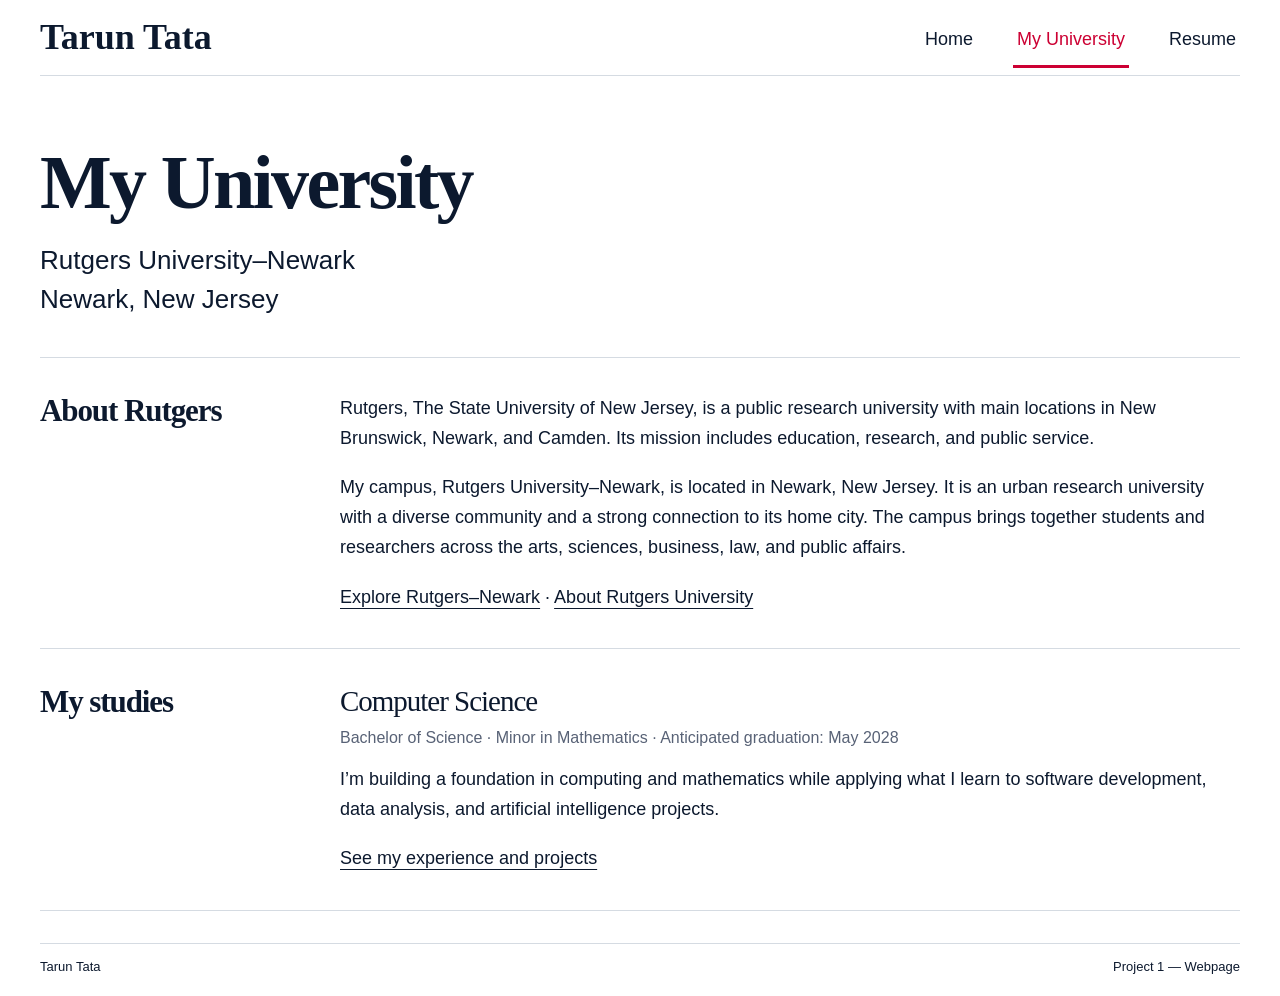
==== myUniversity.html @ 3f46379c "Create personal website with university, resume, and certificates" ====
<!doctype html>
<html lang="en">
<head>
  <meta charset="utf-8">
  <meta name="viewport" content="width=device-width, initial-scale=1">
  <meta name="description" content="Learn about Tarun Tata’s university, Rutgers University–Newark in Newark, New Jersey.">
  <title>My University | Tarun Tata</title>
  <link rel="stylesheet" href="styles.css">
</head>
<body>
  <a class="skip" href="#main">Skip to content</a>
  <header class="site-header wrap">
    <a class="brand" href="index.html">Tarun Tata</a>
    <nav aria-label="Main navigation">
      <a href="index.html">Home</a>
      <a href="myUniversity.html" aria-current="page">My University</a>
      <a href="resume.html">Resume</a>
    </nav>
  </header>
  <main id="main" class="wrap">
    <div class="page-heading">
      <h1>My University</h1>
      <p class="intro">Rutgers University–Newark<br>Newark, New Jersey</p>
    </div>
    <section class="detail-section" aria-labelledby="rutgers">
      <h2 id="rutgers">About Rutgers</h2>
      <div>
        <p>Rutgers, The State University of New Jersey, is a public research university with main locations in New Brunswick, Newark, and Camden. Its mission includes education, research, and public service.</p>
        <p>My campus, Rutgers University–Newark, is located in Newark, New Jersey. It is an urban research university with a diverse community and a strong connection to its home city. The campus brings together students and researchers across the arts, sciences, business, law, and public affairs.</p>
        <p><a href="https://www.newark.rutgers.edu/meet-rutgers-newark">Explore Rutgers–Newark</a> · <a href="https://www.rutgers.edu/about-rutgers">About Rutgers University</a></p>
      </div>
    </section>
    <section class="detail-section" aria-labelledby="studies">
      <h2 id="studies">My studies</h2>
      <div>
        <h3>Computer Science</h3>
        <p class="meta">Bachelor of Science · Minor in Mathematics · Anticipated graduation: May 2028</p>
        <p>I’m building a foundation in computing and mathematics while applying what I learn to software development, data analysis, and artificial intelligence projects.</p>
        <a href="resume.html">See my experience and projects</a>
      </div>
    </section>
  </main>
  <footer class="site-footer wrap"><span>Tarun Tata</span><span>Project 1 — Webpage</span></footer>
</body>
</html>
---- styles.css ----
:root {
  color-scheme: light;
  --ink: #0c192e;
  --muted: #586276;
  --line: #d5dbe2;
  --accent: #cc0033;
}
* { box-sizing: border-box; }
html { background: #fff; }
body { margin: 0; color: var(--ink); font: 18px/1.65 Arial, Helvetica, sans-serif; }
a { color: inherit; text-underline-offset: 5px; }
a:hover { color: var(--accent); }
a:focus-visible { outline: 3px solid var(--accent); outline-offset: 6px; }
.wrap { width: min(1200px, calc(100% - 64px)); margin-inline: auto; }
.skip { position: absolute; left: 16px; top: -100px; background: white; padding: 8px 16px; }
.skip:focus { top: 8px; }
.site-header { display: flex; align-items: center; justify-content: space-between; gap: 24px; min-height: 76px; border-bottom: 1px solid var(--line); }
.brand { font: bold 36px/1.2 'Times New Roman', Georgia, serif; text-decoration: none; }
nav { display: flex; gap: 36px; align-items: center; }
nav a { font-size: 18px; text-decoration: none; padding: 18px 4px 11px; border-bottom: 3px solid transparent; }
nav a[aria-current="page"] { color: var(--accent); border-color: var(--accent); }
h1, h2, h3 { font-family: 'Times New Roman', Georgia, serif; line-height: 1.12; letter-spacing: -.035em; }
h1 { font-size: clamp(48px, 7.5vw, 104px); margin: 0 0 16px; }
h2 { font-size: 56px; margin: 0 0 20px; }
h3 { font-size: 29px; margin: 0; font-weight: normal; }
p { margin: 0 0 20px; }
.hero { padding: 80px 0 60px; border-bottom: 1px solid var(--line); }
.tagline { font-size: clamp(23px, 2.6vw, 36px); line-height: 1.35; letter-spacing: -.035em; margin-bottom: 24px; }
.intro { max-width: 820px; font-size: 26px; line-height: 1.5; }
.actions { display: flex; align-items: center; flex-wrap: wrap; gap: 32px; margin-top: 30px; }
.button { background: var(--accent); color: white; padding: 12px 36px; font-size: 20px; font-weight: 600; text-decoration: none; }
.button:hover { background: #a9002a; color: white; }
.text-link { font-size: 20px; }
.about { padding-top: 38px; }
.facts { list-style: none; padding: 0; margin: 0; counter-reset: facts; }
.facts li { display: grid; grid-template-columns: 60px 440px 1fr; gap: 20px; padding: 23px 0; border-bottom: 1px solid var(--line); align-items: start; counter-increment: facts; }
.facts li::before { content: "0" counter(facts); color: var(--muted); font-size: 16px; padding-top: 5px; }
.facts p { font-size: 18px; line-height: 1.5; margin: 0; }
.site-footer { margin-top: 32px; border-top: 1px solid var(--line); padding: 12px 0 18px; display: flex; justify-content: space-between; gap: 20px; font-size: 13px; }
.page-heading { padding: 64px 0 38px; border-bottom: 1px solid var(--line); }
.page-heading h1 { font-size: clamp(45px, 6vw, 76px); }
.page-heading .intro { margin: 0; }
.detail-section { display: grid; grid-template-columns: 260px 1fr; gap: 40px; padding: 36px 0; border-bottom: 1px solid var(--line); }
.detail-section h2 { font-size: 31px; margin: 0; }
.detail-section p:last-child { margin-bottom: 0; }
.meta { color: var(--muted); font-size: 16px; margin: 7px 0 14px; }
.resume-heading h1 { font-size: 68px; }
.contacts { display: flex; flex-wrap: wrap; gap: 4px 24px; font-size: 16px; margin-top: 18px; }
.citizenship { color: var(--muted); font-size: 16px; margin-top: 10px; }
.entry + .entry { margin-top: 32px; }
.entry h3 { font-size: 25px; letter-spacing: -.025em; }
.entry ul { margin: 12px 0 0; padding-left: 22px; }
.entry li { margin-bottom: 10px; }
.skills { margin: 0; }
.skills dt { font-weight: 700; }
.skills dd { margin: 0 0 14px; }
.skills dd:last-child { margin-bottom: 0; }
.certificates { list-style: none; padding: 0; margin: 0; }
.certificates li + li { margin-top: 22px; }
.certificates strong { display: block; font-size: 20px; }
.certificates span { color: var(--muted); font-size: 16px; }
@media (max-width: 900px) {
  .facts li { grid-template-columns: 40px 260px 1fr; gap: 16px; }
  .facts h3 { font-size: 25px; }
  .detail-section { grid-template-columns: 200px 1fr; gap: 24px; }
}
@media (max-width: 650px) {
  body { font-size: 17px; }
  .wrap { width: calc(100% - 40px); }
  .site-header { align-items: flex-start; flex-direction: column; gap: 4px; padding-top: 20px; }
  .brand { font-size: 29px; }
  nav { width: 100%; gap: 24px; }
  nav a { font-size: 16px; padding: 12px 0 10px; }
  .hero { padding: 42px 0 36px; }
  h1 { font-size: 53px; }
  h2 { font-size: 36px; }
  .intro { font-size: 20px; }
  .actions { gap: 24px; }
  .button { padding: 12px 20px; font-size: 18px; }
  .text-link { font-size: 18px; }
  .about { padding-top: 30px; }
  .facts li { grid-template-columns: 30px 1fr; gap: 8px 14px; padding: 22px 0; }
  .facts p { grid-column: 2; font-size: 17px; }
  .facts li::before { grid-row: 1 / 3; padding-top: 0; }
  .detail-section { grid-template-columns: 1fr; gap: 18px; padding: 28px 0; }
  .detail-section h2 { font-size: 29px; }
  .page-heading { padding: 40px 0 30px; }
  .resume-heading h1 { font-size: 52px; }
  .contacts { gap: 8px 20px; }
  .site-footer { font-size: 12px; }
}
@media print {
  body { color: #000; font-size: 10pt; }
  .wrap { width: 100%; }
  .site-header, .site-footer, .skip { display: none; }
  .page-heading { padding: 0 0 12px; }
  .resume-heading h1 { font-size: 28pt; }
  .detail-section { padding: 16px 0; grid-template-columns: 110px 1fr; gap: 20px; }
  .detail-section h2 { font-size: 16pt; }
  .entry h3 { font-size: 13pt; }
  .entry { break-inside: avoid; }
  a { text-decoration: none; }
}
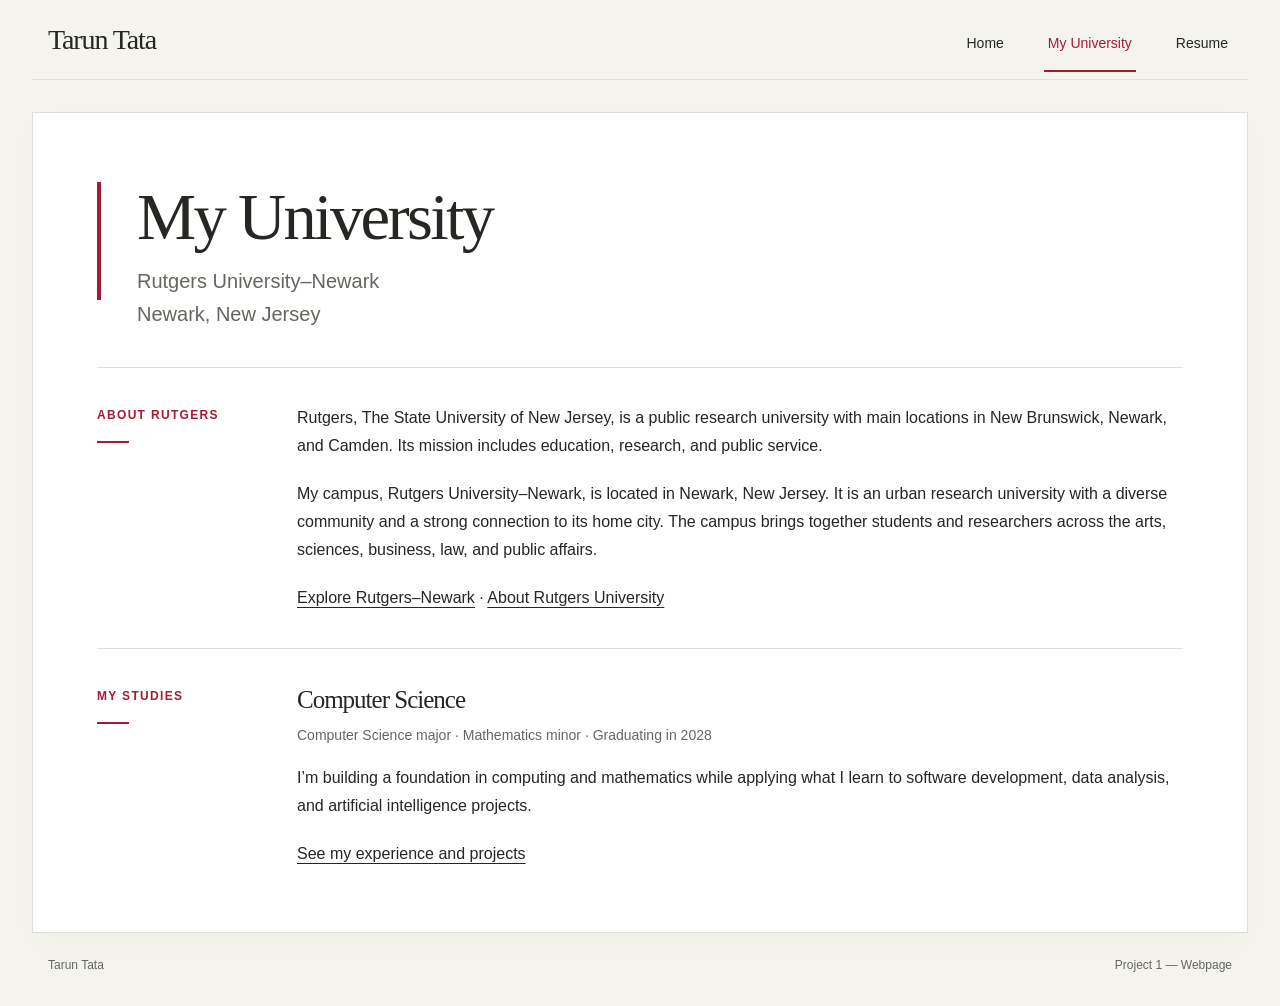
==== commit a82b6c5a: "Clarify major, minor, and 2028 graduation on university page" ====
--- a/myUniversity.html
+++ b/myUniversity.html
@@ -34,7 +34,7 @@
       <h2 id="studies">My studies</h2>
       <div>
         <h3>Computer Science</h3>
-        <p class="meta">Bachelor of Science · Minor in Mathematics · Anticipated graduation: May 2028</p>
+        <p class="meta">Computer Science major · Mathematics minor · Graduating in 2028</p>
         <p>I’m building a foundation in computing and mathematics while applying what I learn to software development, data analysis, and artificial intelligence projects.</p>
         <a href="resume.html">See my experience and projects</a>
       </div>
--- a/styles.css
+++ b/styles.css
@@ -1,103 +1,141 @@
 :root {
   color-scheme: light;
-  --ink: #0c192e;
-  --muted: #586276;
-  --line: #d5dbe2;
-  --accent: #cc0033;
+  --paper: #f5f3ed;
+  --surface: #fff;
+  --ink: #252723;
+  --muted: #64675f;
+  --line: #dedfd8;
+  --accent: #a61b33;
 }
 * { box-sizing: border-box; }
-html { background: #fff; }
-body { margin: 0; color: var(--ink); font: 18px/1.65 Arial, Helvetica, sans-serif; }
-a { color: inherit; text-underline-offset: 5px; }
+html { background: var(--paper); }
+body { margin: 0; color: var(--ink); font: 16px/1.75 -apple-system, BlinkMacSystemFont, 'Segoe UI', Arial, sans-serif; -webkit-font-smoothing: antialiased; }
+a { color: inherit; text-decoration-thickness: 1px; text-underline-offset: 4px; transition: color .16s ease, background-color .16s ease; }
 a:hover { color: var(--accent); }
-a:focus-visible { outline: 3px solid var(--accent); outline-offset: 6px; }
-.wrap { width: min(1200px, calc(100% - 64px)); margin-inline: auto; }
-.skip { position: absolute; left: 16px; top: -100px; background: white; padding: 8px 16px; }
+a:focus-visible { outline: 2px solid var(--accent); outline-offset: 5px; border-radius: 2px; }
+.wrap { width: min(1248px, calc(100% - 64px)); margin-inline: auto; }
+.skip { position: absolute; left: 16px; top: -100px; z-index: 2; background: white; padding: 8px 16px; }
 .skip:focus { top: 8px; }
-.site-header { display: flex; align-items: center; justify-content: space-between; gap: 24px; min-height: 76px; border-bottom: 1px solid var(--line); }
-.brand { font: bold 36px/1.2 'Times New Roman', Georgia, serif; text-decoration: none; }
+.site-header { display: flex; align-items: center; justify-content: space-between; gap: 24px; min-height: 80px; padding-inline: 16px; border-bottom: 1px solid var(--line); }
+.brand { font: 28px/1.2 Georgia, 'Times New Roman', serif; letter-spacing: -.04em; text-decoration: none; }
 nav { display: flex; gap: 36px; align-items: center; }
-nav a { font-size: 18px; text-decoration: none; padding: 18px 4px 11px; border-bottom: 3px solid transparent; }
+nav a { font-size: 14px; font-weight: 500; text-decoration: none; padding: 24px 4px 15px; border-bottom: 2px solid transparent; }
 nav a[aria-current="page"] { color: var(--accent); border-color: var(--accent); }
-h1, h2, h3 { font-family: 'Times New Roman', Georgia, serif; line-height: 1.12; letter-spacing: -.035em; }
-h1 { font-size: clamp(48px, 7.5vw, 104px); margin: 0 0 16px; }
-h2 { font-size: 56px; margin: 0 0 20px; }
-h3 { font-size: 29px; margin: 0; font-weight: normal; }
+main.wrap { background: var(--surface); border: 1px solid var(--line); margin-top: 32px; padding: 64px; box-shadow: 0 12px 40px #25272304; }
+h1, h2, h3 { font-family: Georgia, 'Times New Roman', serif; line-height: 1.2; letter-spacing: -.04em; }
+h1 { font-size: clamp(48px, 6.5vw, 86px); margin: 0 0 20px; font-weight: normal; }
+h2 { font-size: 36px; margin: 0 0 24px; font-weight: normal; }
+h3 { font-size: 25px; margin: 0; font-weight: normal; }
 p { margin: 0 0 20px; }
-.hero { padding: 80px 0 60px; border-bottom: 1px solid var(--line); }
-.tagline { font-size: clamp(23px, 2.6vw, 36px); line-height: 1.35; letter-spacing: -.035em; margin-bottom: 24px; }
-.intro { max-width: 820px; font-size: 26px; line-height: 1.5; }
-.actions { display: flex; align-items: center; flex-wrap: wrap; gap: 32px; margin-top: 30px; }
-.button { background: var(--accent); color: white; padding: 12px 36px; font-size: 20px; font-weight: 600; text-decoration: none; }
-.button:hover { background: #a9002a; color: white; }
-.text-link { font-size: 20px; }
-.about { padding-top: 38px; }
+.hero { position: relative; padding: 0 0 48px 40px; border-bottom: 1px solid var(--line); }
+.hero::before, .page-heading::before { content: ''; position: absolute; left: 0; top: 5px; width: 4px; height: 118px; background: var(--accent); }
+.tagline { color: var(--accent); font-size: 19px; line-height: 1.6; margin-bottom: 20px; }
+.intro { max-width: 740px; color: var(--muted); font-size: 20px; line-height: 1.65; }
+.actions { display: flex; align-items: center; flex-wrap: wrap; gap: 28px; margin-top: 28px; }
+.button { background: var(--accent); color: white; padding: 12px 26px; border: 1px solid var(--accent); border-radius: 3px; font-size: 14px; font-weight: 600; text-decoration: none; }
+.button:hover { background: #83132a; border-color: #83132a; color: white; }
+.text-link { font-size: 14px; font-weight: 500; }
+.about { padding-top: 36px; }
 .facts { list-style: none; padding: 0; margin: 0; counter-reset: facts; }
-.facts li { display: grid; grid-template-columns: 60px 440px 1fr; gap: 20px; padding: 23px 0; border-bottom: 1px solid var(--line); align-items: start; counter-increment: facts; }
-.facts li::before { content: "0" counter(facts); color: var(--muted); font-size: 16px; padding-top: 5px; }
-.facts p { font-size: 18px; line-height: 1.5; margin: 0; }
-.site-footer { margin-top: 32px; border-top: 1px solid var(--line); padding: 12px 0 18px; display: flex; justify-content: space-between; gap: 20px; font-size: 13px; }
-.page-heading { padding: 64px 0 38px; border-bottom: 1px solid var(--line); }
-.page-heading h1 { font-size: clamp(45px, 6vw, 76px); }
+.facts li { display: grid; grid-template-columns: 40px 260px minmax(0, 1fr); gap: 20px; padding: 25px 0; border-top: 1px solid var(--line); align-items: start; counter-increment: facts; }
+.facts li::before { content: '0' counter(facts); color: var(--accent); font-size: 12px; font-weight: 600; letter-spacing: .06em; padding-top: 5px; }
+.facts h3 { font-size: 23px; }
+.facts p { font-size: 15px; line-height: 1.75; margin: 0; }
+.site-footer { padding: 22px 16px 30px; display: flex; justify-content: space-between; gap: 20px; color: var(--muted); font-size: 12px; }
+.page-heading { position: relative; padding: 0 0 36px 40px; border-bottom: 1px solid var(--line); }
+.page-heading h1 { font-size: clamp(44px, 5.2vw, 72px); margin-bottom: 8px; }
 .page-heading .intro { margin: 0; }
-.detail-section { display: grid; grid-template-columns: 260px 1fr; gap: 40px; padding: 36px 0; border-bottom: 1px solid var(--line); }
-.detail-section h2 { font-size: 31px; margin: 0; }
+.detail-section { display: grid; grid-template-columns: 160px minmax(0, 1fr); gap: 40px; padding: 36px 0; border-bottom: 1px solid var(--line); }
+.detail-section:last-child { border-bottom: 0; padding-bottom: 0; }
+.detail-section h2 { color: var(--accent); font: 600 12px/1.6 -apple-system, BlinkMacSystemFont, 'Segoe UI', Arial, sans-serif; letter-spacing: .11em; text-transform: uppercase; margin: 2px 0 0; }
+.detail-section h2::after { content: ''; display: block; width: 32px; height: 2px; background: var(--accent); margin-top: 16px; }
 .detail-section p:last-child { margin-bottom: 0; }
-.meta { color: var(--muted); font-size: 16px; margin: 7px 0 14px; }
-.resume-heading h1 { font-size: 68px; }
-.contacts { display: flex; flex-wrap: wrap; gap: 4px 24px; font-size: 16px; margin-top: 18px; }
-.citizenship { color: var(--muted); font-size: 16px; margin-top: 10px; }
-.entry + .entry { margin-top: 32px; }
-.entry h3 { font-size: 25px; letter-spacing: -.025em; }
-.entry ul { margin: 12px 0 0; padding-left: 22px; }
-.entry li { margin-bottom: 10px; }
+.meta { color: var(--muted); font-size: 14px; line-height: 1.7; margin: 9px 0 16px; }
+.resume-heading h1 { font-size: clamp(48px, 5.5vw, 76px); }
+.resume-heading .intro { font: 30px/1.3 Georgia, 'Times New Roman', serif; color: var(--muted); }
+.contacts { display: inline-flex; flex-wrap: wrap; gap: 8px 24px; font-size: 14px; margin: 20px 24px 0 0; }
+.contacts a { color: var(--accent); }
+.contacts a:hover { color: var(--ink); }
+.citizenship { display: inline-block; color: var(--muted); font-size: 13px; margin: 0; }
+.entry + .entry { margin-top: 28px; padding-top: 28px; border-top: 1px solid var(--line); }
+.entry h3 { font-size: 24px; letter-spacing: -.025em; }
+.entry h3 a { text-decoration-color: #bfc1b6; }
+.entry h3 + p:not(.meta) { margin-top: 12px; }
+.entry ul { margin: 12px 0 0; padding-left: 21px; }
+.entry li { margin-bottom: 10px; padding-left: 4px; }
+.entry li:last-child { margin-bottom: 0; }
+.entry li::marker { color: var(--accent); }
 .skills { margin: 0; }
-.skills dt { font-weight: 700; }
-.skills dd { margin: 0 0 14px; }
+.skills dt { color: var(--muted); font-size: 11px; letter-spacing: .08em; text-transform: uppercase; font-weight: 600; }
+.skills dd { margin: 3px 0 18px; }
 .skills dd:last-child { margin-bottom: 0; }
 .certificates { list-style: none; padding: 0; margin: 0; }
-.certificates li + li { margin-top: 22px; }
-.certificates strong { display: block; font-size: 20px; }
-.certificates span { color: var(--muted); font-size: 16px; }
-@media (max-width: 900px) {
-  .facts li { grid-template-columns: 40px 260px 1fr; gap: 16px; }
-  .facts h3 { font-size: 25px; }
-  .detail-section { grid-template-columns: 200px 1fr; gap: 24px; }
+.certificates li { border-left: 2px solid var(--accent); padding-left: 20px; }
+.certificates li + li { margin-top: 24px; }
+.certificates strong { display: block; font-size: 16px; font-weight: 600; line-height: 1.6; }
+.certificates span { color: var(--muted); font-size: 13px; }
+@media (max-width: 1000px) {
+  main.wrap { padding: 42px; }
+  .facts li { grid-template-columns: 28px 210px minmax(0, 1fr); gap: 16px; }
+  .detail-section { grid-template-columns: 130px minmax(0, 1fr); gap: 28px; }
+  .entry h3 { font-size: 22px; }
 }
-@media (max-width: 650px) {
-  body { font-size: 17px; }
-  .wrap { width: calc(100% - 40px); }
-  .site-header { align-items: flex-start; flex-direction: column; gap: 4px; padding-top: 20px; }
-  .brand { font-size: 29px; }
-  nav { width: 100%; gap: 24px; }
-  nav a { font-size: 16px; padding: 12px 0 10px; }
-  .hero { padding: 42px 0 36px; }
-  h1 { font-size: 53px; }
-  h2 { font-size: 36px; }
-  .intro { font-size: 20px; }
-  .actions { gap: 24px; }
-  .button { padding: 12px 20px; font-size: 18px; }
-  .text-link { font-size: 18px; }
-  .about { padding-top: 30px; }
-  .facts li { grid-template-columns: 30px 1fr; gap: 8px 14px; padding: 22px 0; }
-  .facts p { grid-column: 2; font-size: 17px; }
-  .facts li::before { grid-row: 1 / 3; padding-top: 0; }
-  .detail-section { grid-template-columns: 1fr; gap: 18px; padding: 28px 0; }
-  .detail-section h2 { font-size: 29px; }
-  .page-heading { padding: 40px 0 30px; }
-  .resume-heading h1 { font-size: 52px; }
-  .contacts { gap: 8px 20px; }
-  .site-footer { font-size: 12px; }
+@media (max-width: 700px) {
+  .wrap { width: calc(100% - 28px); }
+  .site-header { min-height: 0; padding: 24px 10px 0; align-items: flex-start; flex-direction: column; gap: 12px; }
+  .brand { font-size: 26px; }
+  nav { width: 100%; gap: 26px; }
+  nav a { padding: 8px 0 14px; font-size: 13px; }
+  main.wrap { margin-top: 20px; padding: 30px 24px; }
+  h1 { font-size: clamp(40px, 9vw, 58px); }
+  h2 { font-size: 29px; }
+  .hero { padding: 0 0 30px 20px; }
+  .hero::before, .page-heading::before { width: 3px; height: 88px; top: 3px; }
+  .tagline { font-size: 16px; margin-bottom: 16px; }
+  .intro { font-size: 17px; }
+  .actions { gap: 20px; margin-top: 24px; }
+  .button { padding: 11px 18px; font-size: 13px; }
+  .text-link { font-size: 13px; }
+  .about { padding-top: 28px; }
+  .facts li { grid-template-columns: 24px minmax(0, 1fr); gap: 8px 12px; padding: 22px 0; }
+  .facts li::before { grid-row: 1 / 3; padding-top: 2px; }
+  .facts h3 { font-size: 21px; }
+  .facts p { grid-column: 2; font-size: 14px; }
+  .detail-section { grid-template-columns: minmax(0, 1fr); gap: 22px; padding: 28px 0; }
+  .detail-section h2::after { margin-top: 9px; width: 24px; }
+  .page-heading { padding: 0 0 28px 20px; }
+  .page-heading h1 { font-size: clamp(35px, 8.5vw, 52px); }
+  .resume-heading h1 { font-size: 48px; }
+  .resume-heading .intro { font-size: 24px; }
+  .contacts { display: flex; gap: 8px 18px; margin: 20px 0 10px; font-size: 12px; }
+  .citizenship { font-size: 12px; }
+  .entry h3 { font-size: 21px; }
+  .entry, .detail-section > div { font-size: 15px; }
+  .meta { font-size: 12px; }
+  .entry + .entry { margin-top: 24px; padding-top: 24px; }
+  .skills dd { font-size: 15px; }
+  .certificates strong { font-size: 15px; }
+  .site-footer { padding: 20px 10px 24px; font-size: 10px; }
+}
+@media (prefers-reduced-motion: reduce) {
+  a { transition: none; }
 }
 @media print {
+  html { background: white; }
   body { color: #000; font-size: 10pt; }
   .wrap { width: 100%; }
+  main.wrap { margin: 0; padding: 0; border: 0; box-shadow: none; }
   .site-header, .site-footer, .skip { display: none; }
   .page-heading { padding: 0 0 12px; }
+  .page-heading::before { display: none; }
   .resume-heading h1 { font-size: 28pt; }
-  .detail-section { padding: 16px 0; grid-template-columns: 110px 1fr; gap: 20px; }
-  .detail-section h2 { font-size: 16pt; }
+  .resume-heading .intro { font-size: 16pt; }
+  .contacts { font-size: 9pt; margin-top: 10px; }
+  .detail-section { padding: 16px 0; grid-template-columns: 110px minmax(0, 1fr); gap: 20px; }
+  .detail-section h2 { font-size: 9pt; }
   .entry h3 { font-size: 13pt; }
   .entry { break-inside: avoid; }
+  .entry + .entry { margin-top: 16px; padding-top: 16px; }
+  .meta { font-size: 9pt; }
   a { text-decoration: none; }
 }
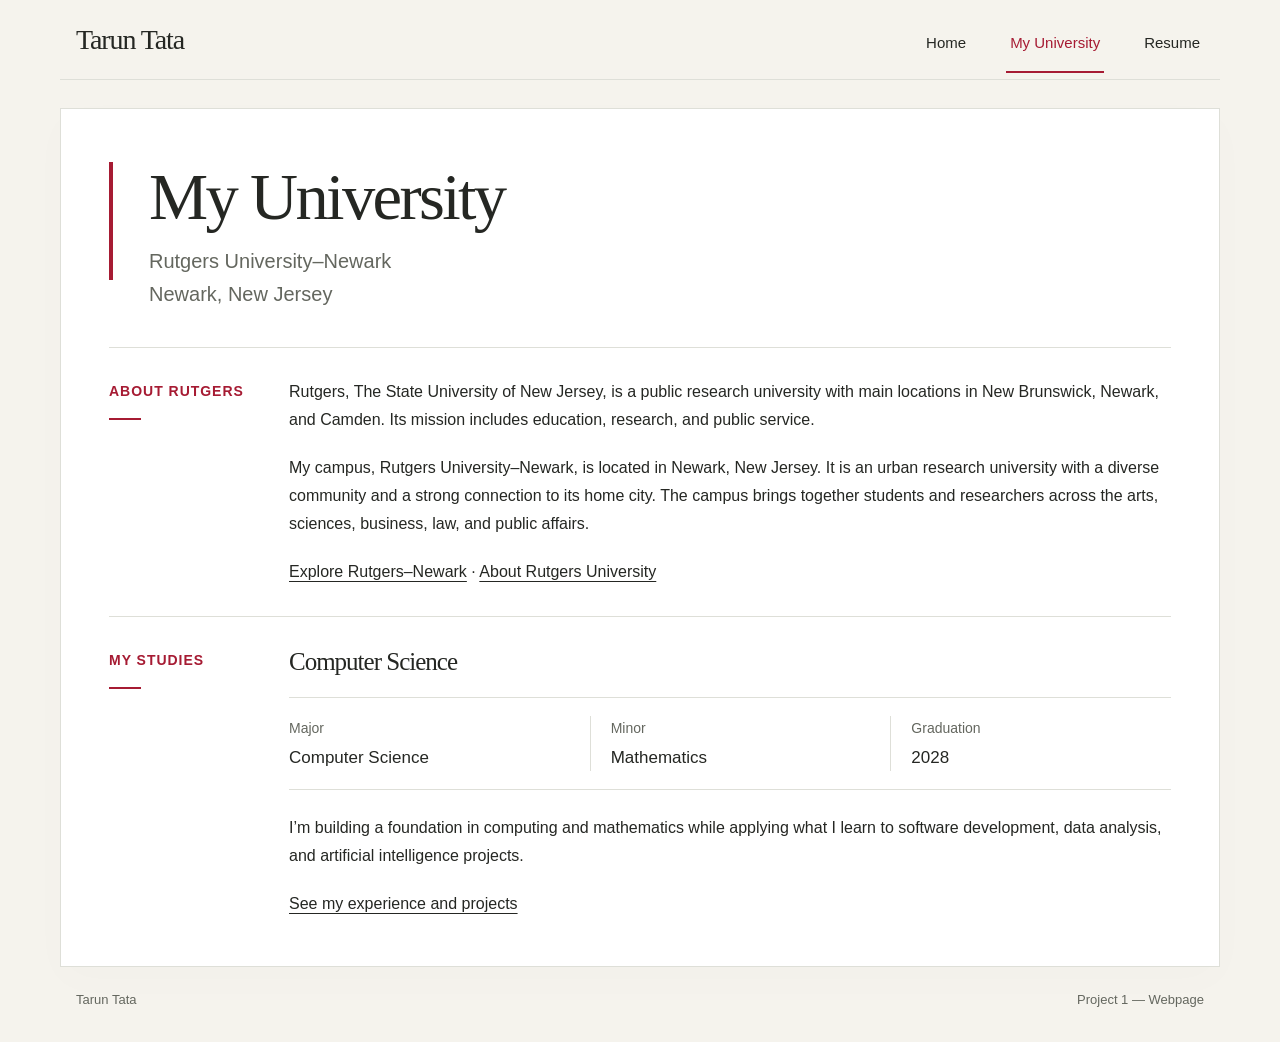
==== commit 54ef5ccf: "Polish typography and study details while preserving assignment content" ====
--- a/myUniversity.html
+++ b/myUniversity.html
@@ -34,7 +34,20 @@
       <h2 id="studies">My studies</h2>
       <div>
         <h3>Computer Science</h3>
-        <p class="meta">Computer Science major · Mathematics minor · Graduating in 2028</p>
+        <dl class="study-details">
+          <div>
+            <dt>Major</dt>
+            <dd>Computer Science</dd>
+          </div>
+          <div>
+            <dt>Minor</dt>
+            <dd>Mathematics</dd>
+          </div>
+          <div>
+            <dt>Graduation</dt>
+            <dd>2028</dd>
+          </div>
+        </dl>
         <p>I’m building a foundation in computing and mathematics while applying what I learn to software development, data analysis, and artificial intelligence projects.</p>
         <a href="resume.html">See my experience and projects</a>
       </div>
--- a/styles.css
+++ b/styles.css
@@ -13,21 +13,22 @@
 a { color: inherit; text-decoration-thickness: 1px; text-underline-offset: 4px; transition: color .16s ease, background-color .16s ease; }
 a:hover { color: var(--accent); }
 a:focus-visible { outline: 2px solid var(--accent); outline-offset: 5px; border-radius: 2px; }
-.wrap { width: min(1248px, calc(100% - 64px)); margin-inline: auto; }
+.wrap { width: min(1160px, calc(100% - 64px)); margin-inline: auto; }
 .skip { position: absolute; left: 16px; top: -100px; z-index: 2; background: white; padding: 8px 16px; }
 .skip:focus { top: 8px; }
 .site-header { display: flex; align-items: center; justify-content: space-between; gap: 24px; min-height: 80px; padding-inline: 16px; border-bottom: 1px solid var(--line); }
 .brand { font: 28px/1.2 Georgia, 'Times New Roman', serif; letter-spacing: -.04em; text-decoration: none; }
 nav { display: flex; gap: 36px; align-items: center; }
-nav a { font-size: 14px; font-weight: 500; text-decoration: none; padding: 24px 4px 15px; border-bottom: 2px solid transparent; }
+nav a { font-size: 15px; font-weight: 500; text-decoration: none; padding: 24px 4px 15px; border-bottom: 2px solid transparent; }
 nav a[aria-current="page"] { color: var(--accent); border-color: var(--accent); }
-main.wrap { background: var(--surface); border: 1px solid var(--line); margin-top: 32px; padding: 64px; box-shadow: 0 12px 40px #25272304; }
+main.wrap { background: var(--surface); border: 1px solid var(--line); margin-top: 28px; padding: 48px; box-shadow: 0 12px 40px #25272304; }
+.resume-page main.wrap { width: min(1040px, calc(100% - 64px)); padding-top: 36px; }
 h1, h2, h3 { font-family: Georgia, 'Times New Roman', serif; line-height: 1.2; letter-spacing: -.04em; }
-h1 { font-size: clamp(48px, 6.5vw, 86px); margin: 0 0 20px; font-weight: normal; }
-h2 { font-size: 36px; margin: 0 0 24px; font-weight: normal; }
+h1 { font-size: clamp(48px, 6.5vw, 78px); margin: 0 0 18px; font-weight: normal; }
+h2 { font-size: 34px; margin: 0 0 24px; font-weight: normal; }
 h3 { font-size: 25px; margin: 0; font-weight: normal; }
 p { margin: 0 0 20px; }
-.hero { position: relative; padding: 0 0 48px 40px; border-bottom: 1px solid var(--line); }
+.hero { position: relative; padding: 0 0 36px 32px; border-bottom: 1px solid var(--line); }
 .hero::before, .page-heading::before { content: ''; position: absolute; left: 0; top: 5px; width: 4px; height: 118px; background: var(--accent); }
 .tagline { color: var(--accent); font-size: 19px; line-height: 1.6; margin-bottom: 20px; }
 .intro { max-width: 740px; color: var(--muted); font-size: 20px; line-height: 1.65; }
@@ -37,28 +38,31 @@
 .text-link { font-size: 14px; font-weight: 500; }
 .about { padding-top: 36px; }
 .facts { list-style: none; padding: 0; margin: 0; counter-reset: facts; }
-.facts li { display: grid; grid-template-columns: 40px 260px minmax(0, 1fr); gap: 20px; padding: 25px 0; border-top: 1px solid var(--line); align-items: start; counter-increment: facts; }
-.facts li::before { content: '0' counter(facts); color: var(--accent); font-size: 12px; font-weight: 600; letter-spacing: .06em; padding-top: 5px; }
+.facts li { display: grid; grid-template-columns: 36px 220px minmax(0, 1fr); gap: 20px; padding: 25px 0; border-top: 1px solid var(--line); align-items: start; counter-increment: facts; }
+.facts li::before { content: '0' counter(facts); color: var(--accent); font-size: 14px; font-weight: 600; letter-spacing: .06em; padding-top: 5px; }
 .facts h3 { font-size: 23px; }
-.facts p { font-size: 15px; line-height: 1.75; margin: 0; }
-.site-footer { padding: 22px 16px 30px; display: flex; justify-content: space-between; gap: 20px; color: var(--muted); font-size: 12px; }
+.facts p { font-size: 16px; line-height: 1.75; margin: 0; }
+.site-footer { padding: 22px 16px 30px; display: flex; justify-content: space-between; gap: 20px; color: var(--muted); font-size: 13px; }
 .page-heading { position: relative; padding: 0 0 36px 40px; border-bottom: 1px solid var(--line); }
 .page-heading h1 { font-size: clamp(44px, 5.2vw, 72px); margin-bottom: 8px; }
 .page-heading .intro { margin: 0; }
-.detail-section { display: grid; grid-template-columns: 160px minmax(0, 1fr); gap: 40px; padding: 36px 0; border-bottom: 1px solid var(--line); }
+.detail-section { display: grid; grid-template-columns: 148px minmax(0, 1fr); gap: 32px; padding: 30px 0; border-bottom: 1px solid var(--line); }
 .detail-section:last-child { border-bottom: 0; padding-bottom: 0; }
-.detail-section h2 { color: var(--accent); font: 600 12px/1.6 -apple-system, BlinkMacSystemFont, 'Segoe UI', Arial, sans-serif; letter-spacing: .11em; text-transform: uppercase; margin: 2px 0 0; }
+.detail-section h2 { color: var(--accent); font: 600 14px/1.6 -apple-system, BlinkMacSystemFont, 'Segoe UI', Arial, sans-serif; letter-spacing: .07em; text-transform: uppercase; margin: 2px 0 0; }
 .detail-section h2::after { content: ''; display: block; width: 32px; height: 2px; background: var(--accent); margin-top: 16px; }
 .detail-section p:last-child { margin-bottom: 0; }
-.meta { color: var(--muted); font-size: 14px; line-height: 1.7; margin: 9px 0 16px; }
-.resume-heading h1 { font-size: clamp(48px, 5.5vw, 76px); }
-.resume-heading .intro { font: 30px/1.3 Georgia, 'Times New Roman', serif; color: var(--muted); }
-.contacts { display: inline-flex; flex-wrap: wrap; gap: 8px 24px; font-size: 14px; margin: 20px 24px 0 0; }
+.meta { color: var(--muted); font-size: 15px; line-height: 1.7; margin: 9px 0 16px; }
+.resume-heading { padding-bottom: 24px; padding-left: 28px; }
+.resume-heading::before { height: 92px; }
+.resume-heading h1 { font-size: clamp(44px, 5vw, 58px); margin-bottom: 4px; }
+.resume-heading .intro { font: 25px/1.3 Georgia, 'Times New Roman', serif; color: var(--muted); }
+.resume-page .detail-section > div, .resume-page .skills, .resume-page .certificates { max-width: 72ch; }
+.contacts { display: inline-flex; flex-wrap: wrap; gap: 8px 22px; font-size: 15px; margin: 14px 22px 0 0; }
 .contacts a { color: var(--accent); }
 .contacts a:hover { color: var(--ink); }
 .citizenship { display: inline-block; color: var(--muted); font-size: 13px; margin: 0; }
 .entry + .entry { margin-top: 28px; padding-top: 28px; border-top: 1px solid var(--line); }
-.entry h3 { font-size: 24px; letter-spacing: -.025em; }
+.entry h3 { font-size: 23px; letter-spacing: -.025em; }
 .entry h3 a { text-decoration-color: #bfc1b6; }
 .entry h3 + p:not(.meta) { margin-top: 12px; }
 .entry ul { margin: 12px 0 0; padding-left: 21px; }
@@ -66,14 +70,18 @@
 .entry li:last-child { margin-bottom: 0; }
 .entry li::marker { color: var(--accent); }
 .skills { margin: 0; }
-.skills dt { color: var(--muted); font-size: 11px; letter-spacing: .08em; text-transform: uppercase; font-weight: 600; }
+.skills dt { color: var(--muted); font-size: 13px; letter-spacing: .06em; text-transform: uppercase; font-weight: 600; }
 .skills dd { margin: 3px 0 18px; }
 .skills dd:last-child { margin-bottom: 0; }
 .certificates { list-style: none; padding: 0; margin: 0; }
 .certificates li { border-left: 2px solid var(--accent); padding-left: 20px; }
 .certificates li + li { margin-top: 24px; }
 .certificates strong { display: block; font-size: 16px; font-weight: 600; line-height: 1.6; }
-.certificates span { color: var(--muted); font-size: 13px; }
+.certificates span { color: var(--muted); font-size: 14px; }
+.study-details { display: grid; grid-template-columns: repeat(3, minmax(0, 1fr)); gap: 20px; margin: 20px 0 24px; padding: 18px 0; border-block: 1px solid var(--line); }
+.study-details > div + div { border-left: 1px solid var(--line); padding-left: 20px; }
+.study-details dt { color: var(--muted); font-size: 14px; }
+.study-details dd { margin: 5px 0 0; font-size: 17px; font-weight: 500; line-height: 1.5; }
 @media (max-width: 1000px) {
   main.wrap { padding: 42px; }
   .facts li { grid-template-columns: 28px 210px minmax(0, 1fr); gap: 16px; }
@@ -81,12 +89,12 @@
   .entry h3 { font-size: 22px; }
 }
 @media (max-width: 700px) {
-  .wrap { width: calc(100% - 28px); }
+  .wrap, .resume-page main.wrap { width: calc(100% - 24px); }
   .site-header { min-height: 0; padding: 24px 10px 0; align-items: flex-start; flex-direction: column; gap: 12px; }
   .brand { font-size: 26px; }
   nav { width: 100%; gap: 26px; }
-  nav a { padding: 8px 0 14px; font-size: 13px; }
-  main.wrap { margin-top: 20px; padding: 30px 24px; }
+  nav a { padding: 8px 0 14px; font-size: 15px; }
+  main.wrap, .resume-page main.wrap { margin-top: 20px; padding: 28px 20px; }
   h1 { font-size: clamp(40px, 9vw, 58px); }
   h2 { font-size: 29px; }
   .hero { padding: 0 0 30px 20px; }
@@ -100,22 +108,27 @@
   .facts li { grid-template-columns: 24px minmax(0, 1fr); gap: 8px 12px; padding: 22px 0; }
   .facts li::before { grid-row: 1 / 3; padding-top: 2px; }
   .facts h3 { font-size: 21px; }
-  .facts p { grid-column: 2; font-size: 14px; }
+  .facts p { grid-column: 2; font-size: 16px; }
   .detail-section { grid-template-columns: minmax(0, 1fr); gap: 22px; padding: 28px 0; }
   .detail-section h2::after { margin-top: 9px; width: 24px; }
   .page-heading { padding: 0 0 28px 20px; }
   .page-heading h1 { font-size: clamp(35px, 8.5vw, 52px); }
-  .resume-heading h1 { font-size: 48px; }
+  .resume-heading h1 { font-size: 44px; }
   .resume-heading .intro { font-size: 24px; }
-  .contacts { display: flex; gap: 8px 18px; margin: 20px 0 10px; font-size: 12px; }
-  .citizenship { font-size: 12px; }
+  .contacts { display: flex; gap: 0 18px; margin: 14px 0 8px; font-size: 14px; }
+  .contacts a { display: inline-flex; align-items: center; min-height: 44px; }
+  .citizenship { font-size: 14px; }
   .entry h3 { font-size: 21px; }
-  .entry, .detail-section > div { font-size: 15px; }
-  .meta { font-size: 12px; }
+  .entry, .detail-section > div { font-size: 16px; }
+  .meta { font-size: 14px; }
   .entry + .entry { margin-top: 24px; padding-top: 24px; }
-  .skills dd { font-size: 15px; }
-  .certificates strong { font-size: 15px; }
-  .site-footer { padding: 20px 10px 24px; font-size: 10px; }
+  .skills dd { font-size: 16px; }
+  .certificates strong { font-size: 16px; }
+  .site-footer { padding: 20px 10px 24px; font-size: 12px; }
+  .study-details { grid-template-columns: minmax(0, 1fr); gap: 0; padding: 0; }
+  .study-details > div { display: grid; grid-template-columns: 95px minmax(0, 1fr); gap: 12px; padding: 14px 0; }
+  .study-details > div + div { border-left: 0; border-top: 1px solid var(--line); padding-left: 0; }
+  .study-details dd { margin: 0; font-size: 16px; }
 }
 @media (prefers-reduced-motion: reduce) {
   a { transition: none; }
@@ -124,7 +137,7 @@
   html { background: white; }
   body { color: #000; font-size: 10pt; }
   .wrap { width: 100%; }
-  main.wrap { margin: 0; padding: 0; border: 0; box-shadow: none; }
+  main.wrap, .resume-page main.wrap { width: 100%; margin: 0; padding: 0; border: 0; box-shadow: none; }
   .site-header, .site-footer, .skip { display: none; }
   .page-heading { padding: 0 0 12px; }
   .page-heading::before { display: none; }
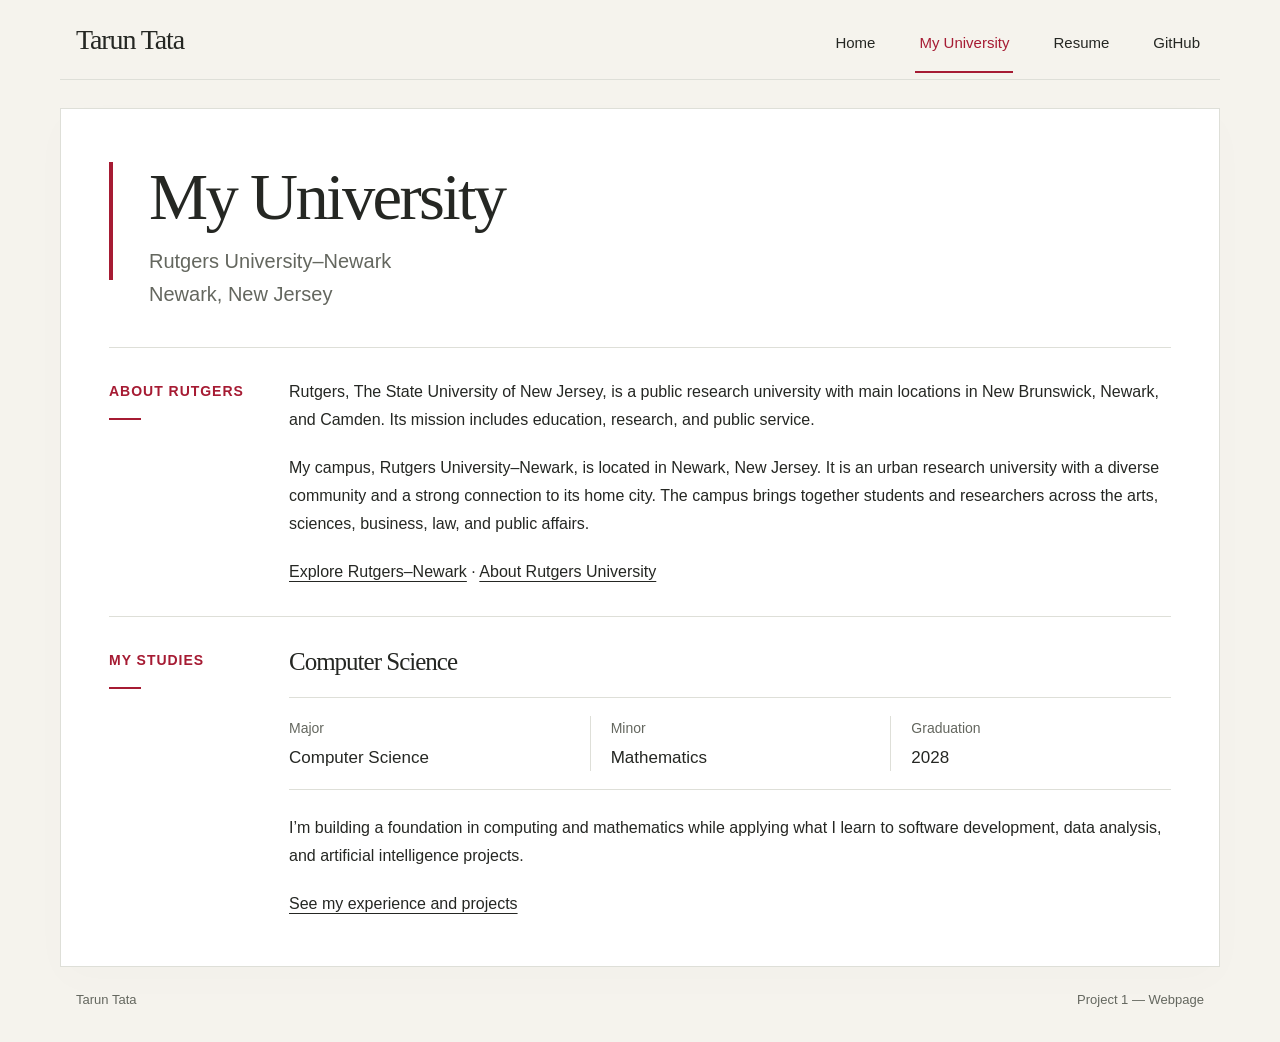
==== commit 3920c9b6: "Add GitHub profile section and personal interests" ====
--- a/myUniversity.html
+++ b/myUniversity.html
@@ -5,7 +5,7 @@
   <meta name="viewport" content="width=device-width, initial-scale=1">
   <meta name="description" content="Learn about Tarun Tata’s university, Rutgers University–Newark in Newark, New Jersey.">
   <title>My University | Tarun Tata</title>
-  <link rel="stylesheet" href="styles.css">
+  <link rel="stylesheet" href="styles.css?v=20261102">
 </head>
 <body>
   <a class="skip" href="#main">Skip to content</a>
@@ -15,6 +15,7 @@
       <a href="index.html">Home</a>
       <a href="myUniversity.html" aria-current="page">My University</a>
       <a href="resume.html">Resume</a>
+      <a href="https://github.com/TarunT27">GitHub</a>
     </nav>
   </header>
   <main id="main" class="wrap">
--- a/styles.css
+++ b/styles.css
@@ -18,7 +18,7 @@
 .skip:focus { top: 8px; }
 .site-header { display: flex; align-items: center; justify-content: space-between; gap: 24px; min-height: 80px; padding-inline: 16px; border-bottom: 1px solid var(--line); }
 .brand { font: 28px/1.2 Georgia, 'Times New Roman', serif; letter-spacing: -.04em; text-decoration: none; }
-nav { display: flex; gap: 36px; align-items: center; }
+nav { display: flex; flex-wrap: wrap; gap: 0 36px; align-items: center; }
 nav a { font-size: 15px; font-weight: 500; text-decoration: none; padding: 24px 4px 15px; border-bottom: 2px solid transparent; }
 nav a[aria-current="page"] { color: var(--accent); border-color: var(--accent); }
 main.wrap { background: var(--surface); border: 1px solid var(--line); margin-top: 28px; padding: 48px; box-shadow: 0 12px 40px #25272304; }
@@ -37,6 +37,8 @@
 .button:hover { background: #83132a; border-color: #83132a; color: white; }
 .text-link { font-size: 14px; font-weight: 500; }
 .about { padding-top: 36px; }
+.about-intro { max-width: 70ch; margin-bottom: 24px; }
+.github-section { margin-top: 28px; border-top: 1px solid var(--line); }
 .facts { list-style: none; padding: 0; margin: 0; counter-reset: facts; }
 .facts li { display: grid; grid-template-columns: 36px 220px minmax(0, 1fr); gap: 20px; padding: 25px 0; border-top: 1px solid var(--line); align-items: start; counter-increment: facts; }
 .facts li::before { content: '0' counter(facts); color: var(--accent); font-size: 14px; font-weight: 600; letter-spacing: .06em; padding-top: 5px; }
@@ -92,8 +94,8 @@
   .wrap, .resume-page main.wrap { width: calc(100% - 24px); }
   .site-header { min-height: 0; padding: 24px 10px 0; align-items: flex-start; flex-direction: column; gap: 12px; }
   .brand { font-size: 26px; }
-  nav { width: 100%; gap: 26px; }
-  nav a { padding: 8px 0 14px; font-size: 15px; }
+  nav { width: 100%; gap: 0 14px; }
+  nav a { padding: 10px 0 14px; font-size: 14px; }
   main.wrap, .resume-page main.wrap { margin-top: 20px; padding: 28px 20px; }
   h1 { font-size: clamp(40px, 9vw, 58px); }
   h2 { font-size: 29px; }
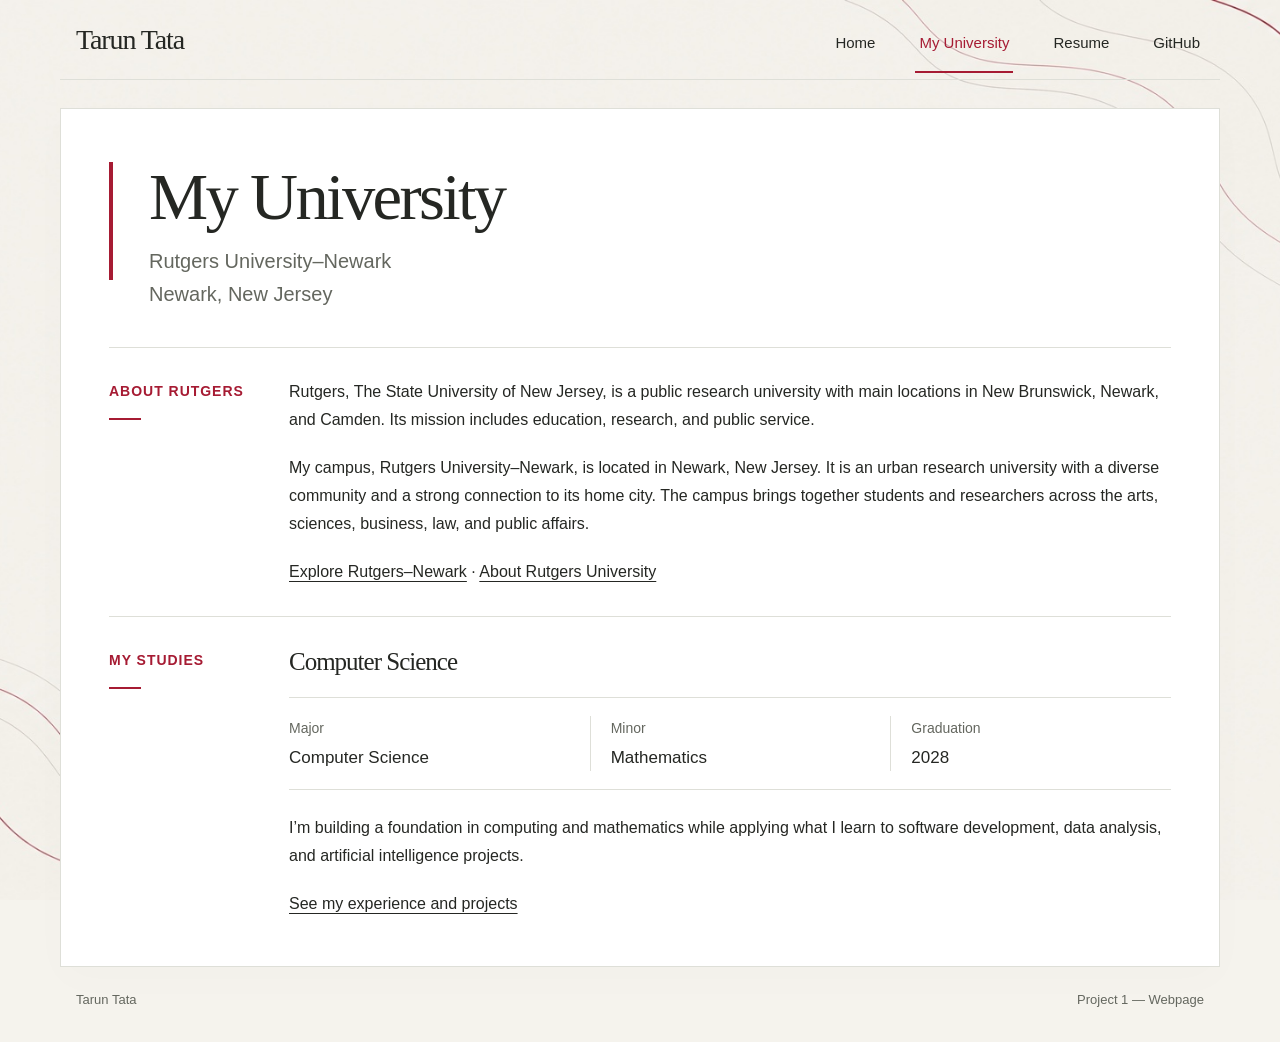
==== commit 52b94421: "Apply selected scarlet contour background across website" ====
--- a/myUniversity.html
+++ b/myUniversity.html
@@ -5,7 +5,7 @@
   <meta name="viewport" content="width=device-width, initial-scale=1">
   <meta name="description" content="Learn about Tarun Tata’s university, Rutgers University–Newark in Newark, New Jersey.">
   <title>My University | Tarun Tata</title>
-  <link rel="stylesheet" href="styles.css?v=20261102">
+  <link rel="stylesheet" href="styles.css?v=20261102-contours">
 </head>
 <body>
   <a class="skip" href="#main">Skip to content</a>
--- a/styles.css
+++ b/styles.css
@@ -8,7 +8,9 @@
   --accent: #a61b33;
 }
 * { box-sizing: border-box; }
-html { background: var(--paper); }
+html {
+  background: var(--paper) url('assets/background-contours.jpg') center top / cover no-repeat fixed;
+}
 body { margin: 0; color: var(--ink); font: 16px/1.75 -apple-system, BlinkMacSystemFont, 'Segoe UI', Arial, sans-serif; -webkit-font-smoothing: antialiased; }
 a { color: inherit; text-decoration-thickness: 1px; text-underline-offset: 4px; transition: color .16s ease, background-color .16s ease; }
 a:hover { color: var(--accent); }
@@ -91,6 +93,7 @@
   .entry h3 { font-size: 22px; }
 }
 @media (max-width: 700px) {
+  html { background-position: right top; }
   .wrap, .resume-page main.wrap { width: calc(100% - 24px); }
   .site-header { min-height: 0; padding: 24px 10px 0; align-items: flex-start; flex-direction: column; gap: 12px; }
   .brand { font-size: 26px; }
